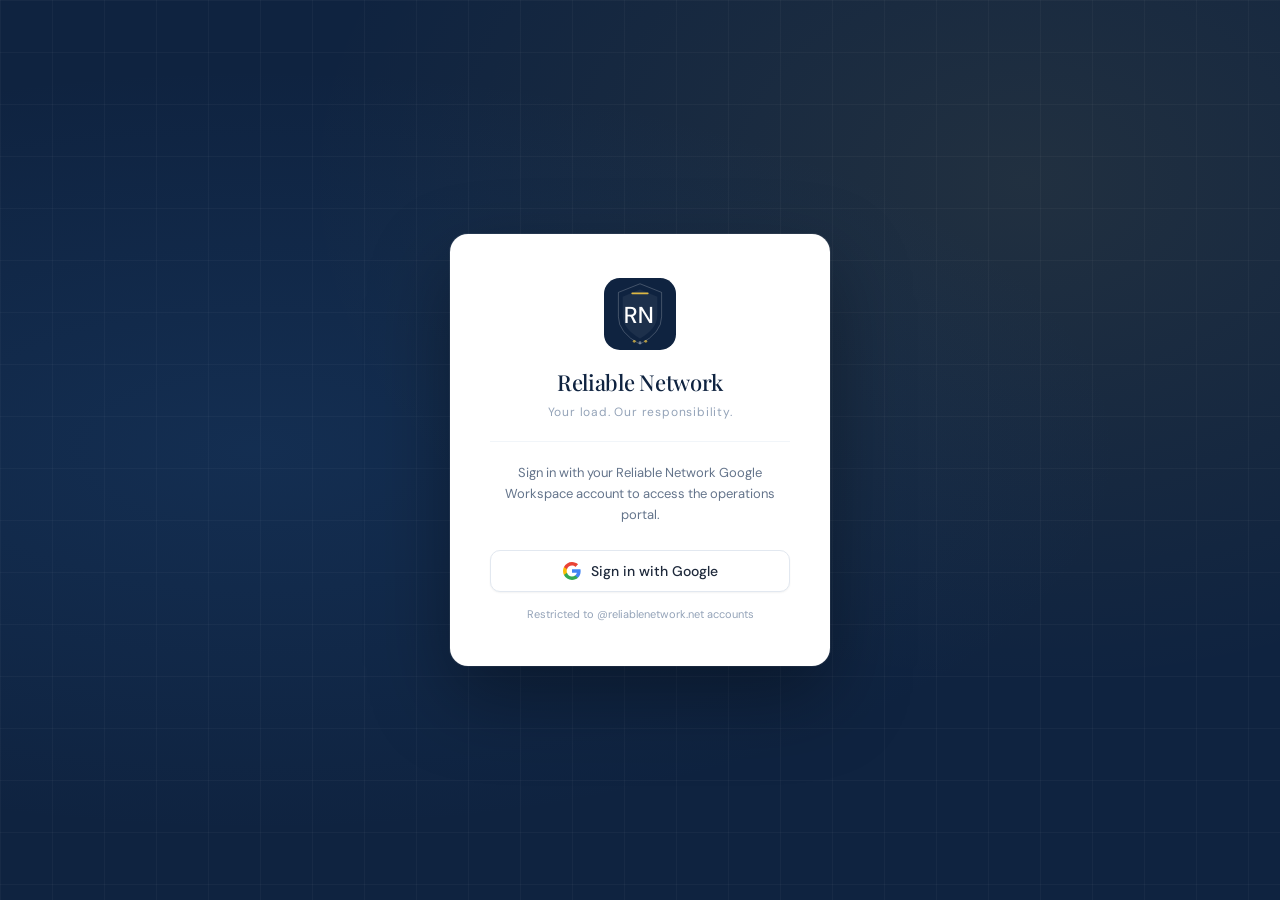
==== portal.html @ e69edfcc "Add files via upload" ====
<!DOCTYPE html>
<html lang="en">
<head>
  <meta charset="UTF-8">
  <meta name="viewport" content="width=device-width, initial-scale=1.0">
  <title>Reliable Network — Operations Portal</title>
  <link rel="preconnect" href="https://fonts.googleapis.com">
  <link href="https://fonts.googleapis.com/css2?family=Playfair+Display:wght@400;500;600&family=DM+Sans:ital,wght@0,300;0,400;0,500;0,600;1,400&family=DM+Mono:wght@400;500&display=swap" rel="stylesheet">
  <link rel="stylesheet" href="css/style.css">
</head>
<body>

<!-- LOGIN -->
<div id="loginScreen" class="login-screen">
  <div class="login-bg"></div>
  <div class="login-card">
    <div class="login-logo-wrap">
      <svg width="72" height="72" viewBox="0 0 100 100" fill="none">
        <rect width="100" height="100" rx="22" fill="#0f2340"/>
        <path d="M50 8 L80 20 L80 54 Q80 76 50 92 Q20 76 20 54 L20 20 Z" fill="none" stroke="white" stroke-width="1.2" opacity="0.25"/>
        <path d="M50 16 L74 26 L74 52 Q74 70 50 84 Q26 70 26 52 L26 26 Z" fill="white" opacity="0.06"/>
        <rect x="38" y="20" width="24" height="2.5" rx="1.25" fill="#f4c842" opacity="0.9"/>
        <text x="50" y="62" font-family="DM Sans,sans-serif" font-size="32" font-weight="500" fill="white" text-anchor="middle" letter-spacing="2">RN</text>
        <circle cx="42" cy="88" r="2" fill="#f4c842" opacity="0.7"/>
        <circle cx="50" cy="90" r="2" fill="white" opacity="0.4"/>
        <circle cx="58" cy="88" r="2" fill="#f4c842" opacity="0.7"/>
      </svg>
    </div>
    <h1 class="login-brand">Reliable Network</h1>
    <p class="login-tag">Your load. Our responsibility.</p>
    <div class="login-rule"></div>
    <p class="login-desc">Sign in with your Reliable Network Google Workspace account to access the operations portal.</p>
    <button class="google-btn" onclick="handleLogin()">
      <svg width="18" height="18" viewBox="0 0 18 18"><path fill="#4285F4" d="M17.64 9.2c0-.637-.057-1.251-.164-1.84H9v3.481h4.844c-.209 1.125-.843 2.078-1.796 2.717v2.258h2.908c1.702-1.567 2.684-3.874 2.684-6.615z"/><path fill="#34A853" d="M9 18c2.43 0 4.467-.806 5.956-2.184l-2.908-2.258c-.806.54-1.837.86-3.048.86-2.344 0-4.328-1.584-5.036-3.711H.957v2.332C2.438 15.983 5.482 18 9 18z"/><path fill="#FBBC05" d="M3.964 10.707c-.18-.54-.282-1.117-.282-1.707s.102-1.167.282-1.707V4.961H.957C.347 6.175 0 7.55 0 9s.348 2.825.957 4.039l3.007-2.332z"/><path fill="#EA4335" d="M9 3.58c1.321 0 2.508.454 3.44 1.345l2.582-2.58C13.463.891 11.426 0 9 0 5.482 0 2.438 2.017.957 4.961L3.964 7.293C4.672 5.166 6.656 3.58 9 3.58z"/></svg>
      Sign in with Google
    </button>
    <p class="login-note">Restricted to @reliablenetwork.net accounts</p>
  </div>
</div>

<!-- APP -->
<div id="app" class="app hidden">
  <aside class="sidebar">
    <div class="sidebar-header">
      <svg width="36" height="36" viewBox="0 0 100 100" fill="none">
        <rect width="100" height="100" rx="22" fill="white"/>
        <path d="M50 8 L80 20 L80 54 Q80 76 50 92 Q20 76 20 54 L20 20 Z" fill="none" stroke="#0f2340" stroke-width="1.5" opacity="0.2"/>
        <rect x="38" y="20" width="24" height="2.5" rx="1.25" fill="#f4c842" opacity="0.9"/>
        <text x="50" y="62" font-family="DM Sans,sans-serif" font-size="32" font-weight="500" fill="#0f2340" text-anchor="middle" letter-spacing="2">RN</text>
        <circle cx="42" cy="88" r="2" fill="#f4c842" opacity="0.8"/>
        <circle cx="50" cy="90" r="2" fill="#0f2340" opacity="0.3"/>
        <circle cx="58" cy="88" r="2" fill="#f4c842" opacity="0.8"/>
      </svg>
      <div>
        <div class="sb-name">Reliable Network</div>
        <div class="sb-sub">Operations Portal</div>
      </div>
    </div>

    <nav class="sb-nav">
      <div class="nav-grp">Main</div>
      <a class="nav-item active" data-page="dashboard" onclick="navigate('dashboard',this)"><svg width="15" height="15" viewBox="0 0 24 24" fill="none" stroke="currentColor" stroke-width="2"><rect x="3" y="3" width="7" height="7"/><rect x="14" y="3" width="7" height="7"/><rect x="14" y="14" width="7" height="7"/><rect x="3" y="14" width="7" height="7"/></svg>Dashboard</a>
      <a class="nav-item" data-page="newload" onclick="navigate('newload',this)"><svg width="15" height="15" viewBox="0 0 24 24" fill="none" stroke="currentColor" stroke-width="2"><circle cx="12" cy="12" r="10"/><line x1="12" y1="8" x2="12" y2="16"/><line x1="8" y1="12" x2="16" y2="12"/></svg>New Load</a>

      <div class="nav-grp">Manage</div>
      <a class="nav-item" data-page="loads" onclick="navigate('loads',this)"><svg width="15" height="15" viewBox="0 0 24 24" fill="none" stroke="currentColor" stroke-width="2"><path d="M14 2H6a2 2 0 0 0-2 2v16a2 2 0 0 0 2 2h12a2 2 0 0 0 2-2V8z"/><polyline points="14 2 14 8 20 8"/></svg>All Loads</a>
      <a class="nav-item" data-page="dispatch" onclick="navigate('dispatch',this)"><svg width="15" height="15" viewBox="0 0 24 24" fill="none" stroke="currentColor" stroke-width="2"><rect x="1" y="3" width="15" height="13"/><polygon points="16 8 20 8 23 11 23 16 16 16 16 8"/><circle cx="5.5" cy="18.5" r="2.5"/><circle cx="18.5" cy="18.5" r="2.5"/></svg>Dispatch Board</a>
      <a class="nav-item" data-page="drivers" onclick="navigate('drivers',this)"><svg width="15" height="15" viewBox="0 0 24 24" fill="none" stroke="currentColor" stroke-width="2"><path d="M17 21v-2a4 4 0 0 0-4-4H5a4 4 0 0 0-4 4v2"/><circle cx="9" cy="7" r="4"/><path d="M23 21v-2a4 4 0 0 0-3-3.87"/><path d="M16 3.13a4 4 0 0 1 0 7.75"/></svg>Drivers</a>
      <a class="nav-item" data-page="trucks" onclick="navigate('trucks',this)"><svg width="15" height="15" viewBox="0 0 24 24" fill="none" stroke="currentColor" stroke-width="2"><path d="M5 17H3a2 2 0 0 1-2-2V5a2 2 0 0 1 2-2h11a2 2 0 0 1 2 2v3"/><rect x="9" y="11" width="14" height="10" rx="2"/><circle cx="12" cy="21" r="1"/><circle cx="20" cy="21" r="1"/></svg>Trucks</a>

      <div class="nav-grp">Finance</div>
      <a class="nav-item" data-page="financials" onclick="navigate('financials',this)"><svg width="15" height="15" viewBox="0 0 24 24" fill="none" stroke="currentColor" stroke-width="2"><line x1="12" y1="1" x2="12" y2="23"/><path d="M17 5H9.5a3.5 3.5 0 0 0 0 7h5a3.5 3.5 0 0 1 0 7H6"/></svg>Financials</a>
      <a class="nav-item" data-page="compliance" onclick="navigate('compliance',this)"><svg width="15" height="15" viewBox="0 0 24 24" fill="none" stroke="currentColor" stroke-width="2"><path d="M22 11.08V12a10 10 0 1 1-5.93-9.14"/><polyline points="22 4 12 14.01 9 11.01"/></svg>Compliance</a>
    </nav>

    <div class="sb-footer">
      <div class="user-row">
        <div class="user-av">AD</div>
        <div>
          <div class="user-nm">Admin</div>
          <div class="user-em">admin@reliablenetwork.net</div>
        </div>
      </div>
      <button class="logout-btn" onclick="handleLogout()">Sign out</button>
    </div>
  </aside>

  <main class="main">
    <div class="topbar">
      <div>
        <div class="pg-title" id="pageTitle">Dashboard</div>
        <div class="pg-sub" id="pageSub">Welcome back — Reliable Network</div>
      </div>
      <div class="topbar-right">
        <div class="live-badge"><span class="live-dot"></span>Live</div>
        <div class="date-badge" id="currentDate"></div>
      </div>
    </div>

    <!-- DASHBOARD -->
    <div id="page-dashboard" class="page active">
      <div class="kpi-grid">
        <div class="kpi-card">
          <div class="kpi-top"><span class="kpi-label">Active drivers</span><div class="kpi-ico ico-navy"><svg width="14" height="14" viewBox="0 0 24 24" fill="none" stroke="currentColor" stroke-width="2"><path d="M17 21v-2a4 4 0 0 0-4-4H5a4 4 0 0 0-4 4v2"/><circle cx="9" cy="7" r="4"/></svg></div></div>
          <div class="kpi-val" id="kpi-drivers">5</div>
          <div class="kpi-hint">Under your authority</div>
        </div>
        <div class="kpi-card">
          <div class="kpi-top"><span class="kpi-label">Loads this month</span><div class="kpi-ico ico-blue"><svg width="14" height="14" viewBox="0 0 24 24" fill="none" stroke="currentColor" stroke-width="2"><path d="M14 2H6a2 2 0 0 0-2 2v16a2 2 0 0 0 2 2h12a2 2 0 0 0 2-2V8z"/></svg></div></div>
          <div class="kpi-val" id="kpi-loads">0</div>
          <div class="kpi-hint" id="kpi-month">This month</div>
        </div>
        <div class="kpi-card">
          <div class="kpi-top"><span class="kpi-label">Gross revenue</span><div class="kpi-ico ico-slate"><svg width="14" height="14" viewBox="0 0 24 24" fill="none" stroke="currentColor" stroke-width="2"><line x1="12" y1="1" x2="12" y2="23"/><path d="M17 5H9.5a3.5 3.5 0 0 0 0 7h5a3.5 3.5 0 0 1 0 7H6"/></svg></div></div>
          <div class="kpi-val" id="kpi-gross">$0</div>
          <div class="kpi-hint">This month</div>
        </div>
        <div class="kpi-card kpi-gold">
          <div class="kpi-top"><span class="kpi-label">Your net (9%)</span><div class="kpi-ico ico-gold"><svg width="14" height="14" viewBox="0 0 24 24" fill="none" stroke="currentColor" stroke-width="2"><polyline points="23 6 13.5 15.5 8.5 10.5 1 18"/><polyline points="17 6 23 6 23 12"/></svg></div></div>
          <div class="kpi-val kpi-green" id="kpi-net">$0</div>
          <div class="kpi-hint">After 3% factoring</div>
        </div>
      </div>

      <div class="two-col">
        <div class="card">
          <div class="card-head">
            <span class="card-title">Recent loads</span>
            <button class="text-btn" onclick="navigate('loads',document.querySelector('[data-page=loads]'))">View all →</button>
          </div>
          <div id="recentLoadsList"></div>
        </div>
        <div class="card">
          <div class="card-head"><span class="card-title">Commission structure</span></div>
          <div class="comm-body">
            <div class="comm-row"><span>Driver pays you</span><span class="c-navy fw">12%</span></div>
            <div class="comm-row"><span>Factoring fee</span><span class="c-amber fw">— 3%</span></div>
            <div class="comm-sep"></div>
            <div class="comm-row"><span class="fw" style="color:var(--navy)">Your net margin</span><span class="c-green fw">9%</span></div>
            <div class="comm-example">
              <div class="ex-head">Example — $5,000 load</div>
              <div class="ex-row"><span>You collect (12%)</span><span>$600</span></div>
              <div class="ex-row"><span>Factoring (3%)</span><span class="c-amber">— $150</span></div>
              <div class="ex-row ex-net"><span>You keep (9%)</span><span>$450</span></div>
            </div>
          </div>
        </div>
      </div>
    </div>

    <!-- NEW LOAD -->
    <div id="page-newload" class="page">

      <!-- PDF DROP ZONE -->
      <div class="drop-zone" id="dropZone" ondragover="dzDragOver(event)" ondragleave="dzDragLeave(event)" ondrop="dzDrop(event)" onclick="document.getElementById('pdfFileInput').click()">
        <input type="file" id="pdfFileInput" accept=".pdf" style="display:none" onchange="dzHandleFile(this.files[0])">
        <div id="dzDefault">
          <div class="dz-icon">
            <svg width="26" height="26" viewBox="0 0 24 24" fill="none" stroke="white" stroke-width="1.8"><path d="M14 2H6a2 2 0 0 0-2 2v16a2 2 0 0 0 2 2h12a2 2 0 0 0 2-2V8z"/><polyline points="14 2 14 8 20 8"/><line x1="12" y1="18" x2="12" y2="12"/><line x1="9" y1="15" x2="12" y2="12"/><line x1="15" y1="15" x2="12" y2="12"/></svg>
          </div>
          <div class="dz-title">Drop your rate confirmation PDF here</div>
          <div class="dz-sub">AI reads the document and fills the form automatically — no typing needed</div>
          <div class="dz-hint">PDF files only &nbsp;·&nbsp; Rate confirmations &nbsp;·&nbsp; Broker load sheets</div>
        </div>
        <div class="dz-processing" id="dzProcessing" style="display:none">
          <div class="dz-spinner"></div>
          <div class="dz-proc-text" id="dzProcText">Reading PDF...</div>
          <div class="dz-proc-sub" id="dzProcSub">Extracting load details</div>
        </div>
        <div class="dz-success" id="dzSuccess" style="display:none">
          <div class="dz-success-icon"><svg width="22" height="22" viewBox="0 0 24 24" fill="none" stroke="#16a34a" stroke-width="2.5"><polyline points="20 6 9 17 4 12"/></svg></div>
          <div class="dz-success-text">PDF parsed — form filled automatically</div>
          <div class="dz-success-sub">Review the fields below and save</div>
        </div>
      </div>

      <div class="card">
        <div class="card-head">
          <span class="card-title">Log new load</span>
          <span class="badge badge-blue">Commissions auto-calculated</span>
        </div>
        <div class="form-body">
          <div class="form-grid">
            <div class="fg"><label class="fl">Load ID</label><input class="fi" id="f-loadId" placeholder="LD-001"></div>
            <div class="fg"><label class="fl">Date</label><input class="fi" id="f-date" type="date"></div>
            <div class="fg"><label class="fl">Driver</label><select class="fi" id="f-driver"><option value="">Select driver...</option></select></div>
            <div class="fg"><label class="fl">Truck</label><select class="fi" id="f-truck"><option value="">Select truck...</option></select></div>
            <div class="fg"><label class="fl">Origin city</label><input class="fi" id="f-origin" placeholder="Tampa, FL"></div>
            <div class="fg"><label class="fl">Destination city</label><input class="fi" id="f-dest" placeholder="Atlanta, GA"></div>
            <div class="fg"><label class="fl">Broker name</label><input class="fi" id="f-broker" placeholder="e.g. Total Express"></div>
            <div class="fg"><label class="fl">Broker load #</label><input class="fi" id="f-brokerLoad" placeholder="e.g. TE-88821"></div>
            <div class="fg"><label class="fl">Gross rate ($)</label><input class="fi" id="f-gross" type="number" placeholder="0.00" oninput="calcLoad()"></div>
            <div class="fg"><label class="fl">Payment status</label><select class="fi" id="f-status"><option>Pending</option><option>Paid</option><option>In Transit</option></select></div>
          </div>
          <div class="calc-panel">
            <div class="calc-label">Live commission breakdown</div>
            <div class="calc-grid">
              <div class="calc-box"><div class="cb-label">Gross rate</div><div class="cb-val" id="c-gross">$0.00</div></div>
              <div class="calc-box cb-blue"><div class="cb-label">Your 12%</div><div class="cb-val c-navy" id="c-12">$0.00</div></div>
              <div class="calc-box cb-amber"><div class="cb-label">Factoring 3%</div><div class="cb-val c-amber" id="c-3">$0.00</div></div>
              <div class="calc-box cb-green"><div class="cb-label">Your net 9%</div><div class="cb-val c-green" id="c-9">$0.00</div></div>
            </div>
          </div>
          <div class="fg full" style="margin-top:16px"><label class="fl">Notes</label><textarea class="fi" id="f-notes" rows="2" placeholder="Any additional notes..."></textarea></div>
          <div class="form-actions">
            <button class="btn btn-ghost" onclick="clearForm()">Clear</button>
            <button class="btn btn-primary" onclick="saveLoad()">Save load</button>
          </div>
        </div>
      </div>
    </div>

    <!-- ALL LOADS -->
    <div id="page-loads" class="page">
      <div class="card">
        <div class="card-head">
          <span class="card-title">All loads</span>
          <div class="filters">
            <select class="filter-sel" id="filterDriver" onchange="renderLoads()"><option value="">All drivers</option></select>
            <select class="filter-sel" id="filterStatus" onchange="renderLoads()"><option value="">All statuses</option><option>Pending</option><option>Paid</option><option>In Transit</option></select>
          </div>
        </div>
        <div class="tbl-wrap">
          <table class="tbl">
            <thead><tr><th>Load ID</th><th>Date</th><th>Driver</th><th>Route</th><th>Broker</th><th>Gross</th><th>12%</th><th>3%</th><th>Net 9%</th><th>Status</th></tr></thead>
            <tbody id="loadsBody"></tbody>
          </table>
        </div>
        <div class="tbl-foot" id="loadsSummary"></div>
      </div>
    </div>

    <!-- DISPATCH -->
    <div id="page-dispatch" class="page">
      <div class="dispatch-grid" id="dispatchGrid"></div>
    </div>

    <!-- DRIVERS -->
    <div id="page-drivers" class="page">
      <div class="card">
        <div class="card-head"><span class="card-title">Driver registry</span><button class="btn btn-primary btn-sm" onclick="showAddDriver()">+ Add driver</button></div>
        <div class="tbl-wrap">
          <table class="tbl">
            <thead><tr><th>ID</th><th>Name</th><th>Phone</th><th>Status</th><th>CDL Expiry</th><th>Truck</th></tr></thead>
            <tbody id="driversBody"></tbody>
          </table>
        </div>
      </div>
      <div id="addDriverForm" class="card" style="display:none;margin-top:16px">
        <div class="card-head"><span class="card-title">Add new driver</span></div>
        <div class="form-body">
          <div class="form-grid">
            <div class="fg"><label class="fl">Full name</label><input class="fi" id="d-name" placeholder="John Martinez"></div>
            <div class="fg"><label class="fl">Phone</label><input class="fi" id="d-phone" placeholder="813-555-0101"></div>
            <div class="fg"><label class="fl">Email</label><input class="fi" id="d-email" placeholder="john@email.com"></div>
            <div class="fg"><label class="fl">CDL Number</label><input class="fi" id="d-cdl" placeholder="CDL123456"></div>
            <div class="fg"><label class="fl">CDL Expiry</label><input class="fi" type="date" id="d-cdlExp"></div>
            <div class="fg"><label class="fl">Truck assigned</label><input class="fi" id="d-truck" placeholder="TRK-001"></div>
          </div>
          <div class="form-actions">
            <button class="btn btn-ghost" onclick="document.getElementById('addDriverForm').style.display='none'">Cancel</button>
            <button class="btn btn-primary" onclick="saveDriver()">Save driver</button>
          </div>
        </div>
      </div>
    </div>

    <!-- TRUCKS -->
    <div id="page-trucks" class="page">
      <div class="card">
        <div class="card-head"><span class="card-title">Truck registry</span><button class="btn btn-primary btn-sm" onclick="showAddTruck()">+ Add truck</button></div>
        <div class="tbl-wrap">
          <table class="tbl">
            <thead><tr><th>ID</th><th>Year</th><th>Make/Model</th><th>VIN</th><th>Status</th><th>Next Inspection</th><th>Insurance Exp.</th></tr></thead>
            <tbody id="trucksBody"></tbody>
          </table>
        </div>
      </div>
      <div id="addTruckForm" class="card" style="display:none;margin-top:16px">
        <div class="card-head"><span class="card-title">Add new truck</span></div>
        <div class="form-body">
          <div class="form-grid">
            <div class="fg"><label class="fl">Truck ID</label><input class="fi" id="t-id" placeholder="TRK-003"></div>
            <div class="fg"><label class="fl">Year</label><input class="fi" id="t-year" placeholder="2020"></div>
            <div class="fg"><label class="fl">Make</label><input class="fi" id="t-make" placeholder="Freightliner"></div>
            <div class="fg"><label class="fl">Model</label><input class="fi" id="t-model" placeholder="Cascadia"></div>
            <div class="fg"><label class="fl">VIN</label><input class="fi" id="t-vin" placeholder="1FUJGEDV8CLBP8765"></div>
            <div class="fg"><label class="fl">License Plate</label><input class="fi" id="t-plate" placeholder="ABC1234"></div>
            <div class="fg"><label class="fl">Next Inspection</label><input class="fi" type="date" id="t-inspect"></div>
            <div class="fg"><label class="fl">Insurance Expiry</label><input class="fi" type="date" id="t-ins"></div>
          </div>
          <div class="form-actions">
            <button class="btn btn-ghost" onclick="document.getElementById('addTruckForm').style.display='none'">Cancel</button>
            <button class="btn btn-primary" onclick="saveTruck()">Save truck</button>
          </div>
        </div>
      </div>
    </div>

    <!-- FINANCIALS -->
    <div id="page-financials" class="page">
      <div class="kpi-grid">
        <div class="kpi-card"><div class="kpi-top"><span class="kpi-label">Total gross (all time)</span></div><div class="kpi-val" id="fin-gross">$0</div></div>
        <div class="kpi-card"><div class="kpi-top"><span class="kpi-label">Collected (12%)</span></div><div class="kpi-val c-navy" id="fin-12">$0</div></div>
        <div class="kpi-card"><div class="kpi-top"><span class="kpi-label">Factoring (3%)</span></div><div class="kpi-val c-amber" id="fin-3">$0</div></div>
        <div class="kpi-card kpi-gold"><div class="kpi-top"><span class="kpi-label">Your net (9%)</span></div><div class="kpi-val kpi-green" id="fin-9">$0</div></div>
      </div>
      <div class="card">
        <div class="card-head"><span class="card-title">Monthly summary — 2025</span></div>
        <div class="tbl-wrap">
          <table class="tbl">
            <thead><tr><th>Month</th><th>Loads</th><th>Gross</th><th>Your 12%</th><th>Factoring 3%</th><th>Your Net 9%</th></tr></thead>
            <tbody id="monthlyBody"></tbody>
          </table>
        </div>
      </div>
    </div>

    <!-- COMPLIANCE -->
    <div id="page-compliance" class="page">
      <div class="card">
        <div class="card-head">
          <span class="card-title">Compliance tracker</span>
          <span class="badge badge-amber">Expiring within 30 days flagged automatically</span>
        </div>
        <div id="complianceList"></div>
      </div>
    </div>

  </main>
</div>

<script src="js/data.js"></script>
<script src="js/app.js"></script>
</body>
</html>
---- css/style.css ----
/* ── Reset ── */
*, *::before, *::after { box-sizing: border-box; margin: 0; padding: 0; }

/* ── Variables ── */
:root {
  --navy: #0f2340;
  --navy-mid: #1a3560;
  --navy-light: #254880;
  --blue: #2e6db4;
  --blue-light: #dbeafe;
  --green: #16a34a;
  --green-light: #dcfce7;
  --amber: #b45309;
  --amber-light: #fef3c7;
  --gold: #f4c842;
  --red: #dc2626;
  --red-light: #fee2e2;
  --gray-50: #f8fafc;
  --gray-100: #f1f5f9;
  --gray-200: #e2e8f0;
  --gray-300: #cbd5e1;
  --gray-400: #94a3b8;
  --gray-500: #64748b;
  --gray-600: #475569;
  --gray-700: #334155;
  --gray-800: #1e293b;
  --white: #ffffff;
  --font: 'DM Sans', sans-serif;
  --font-display: 'Playfair Display', serif;
  --mono: 'DM Mono', monospace;
  --radius: 10px;
  --radius-lg: 14px;
  --radius-xl: 18px;
  --shadow-sm: 0 1px 2px rgba(0,0,0,0.05);
  --shadow: 0 1px 3px rgba(0,0,0,0.08), 0 1px 2px rgba(0,0,0,0.04);
  --shadow-md: 0 4px 12px rgba(0,0,0,0.08);
  --shadow-lg: 0 8px 24px rgba(0,0,0,0.12);
}

html, body {
  height: 100%;
  font-family: var(--font);
  background: var(--gray-50);
  color: var(--gray-800);
  font-size: 14px;
  line-height: 1.5;
  -webkit-font-smoothing: antialiased;
}

/* ── Login ── */
.login-screen {
  position: fixed;
  inset: 0;
  display: flex;
  align-items: center;
  justify-content: center;
  background: var(--navy);
  z-index: 100;
}

.login-bg {
  position: absolute;
  inset: 0;
  background-image:
    radial-gradient(ellipse at 20% 50%, rgba(46,109,180,0.15) 0%, transparent 60%),
    radial-gradient(ellipse at 80% 20%, rgba(244,200,66,0.08) 0%, transparent 50%),
    linear-gradient(rgba(255,255,255,0.03) 1px, transparent 1px),
    linear-gradient(90deg, rgba(255,255,255,0.03) 1px, transparent 1px);
  background-size: 100% 100%, 100% 100%, 52px 52px, 52px 52px;
}

.login-card {
  position: relative;
  background: var(--white);
  border-radius: var(--radius-xl);
  padding: 44px 40px;
  width: 380px;
  text-align: center;
  box-shadow: 0 32px 80px rgba(0,0,0,0.35), 0 0 0 1px rgba(255,255,255,0.08);
  animation: loginFade 0.5s ease;
}

@keyframes loginFade {
  from { opacity: 0; transform: translateY(16px); }
  to { opacity: 1; transform: translateY(0); }
}

.login-logo-wrap {
  display: flex;
  justify-content: center;
  margin-bottom: 16px;
}

.login-brand {
  font-family: var(--font-display);
  font-size: 22px;
  font-weight: 500;
  color: var(--navy);
  margin-bottom: 4px;
  letter-spacing: -0.3px;
}

.login-tag {
  font-size: 12px;
  color: var(--gray-400);
  letter-spacing: 0.8px;
  margin-bottom: 20px;
}

.login-rule {
  height: 1px;
  background: var(--gray-100);
  margin-bottom: 20px;
}

.login-desc {
  font-size: 13px;
  color: var(--gray-500);
  line-height: 1.65;
  margin-bottom: 24px;
}

.google-btn {
  display: flex;
  align-items: center;
  justify-content: center;
  gap: 10px;
  width: 100%;
  padding: 11px 20px;
  border: 1px solid var(--gray-200);
  border-radius: var(--radius);
  background: var(--white);
  font-family: var(--font);
  font-size: 14px;
  font-weight: 500;
  color: var(--gray-800);
  cursor: pointer;
  transition: all 0.15s;
  box-shadow: var(--shadow-sm);
}
.google-btn:hover {
  background: var(--gray-50);
  box-shadow: var(--shadow);
  border-color: var(--gray-300);
}

.login-note {
  font-size: 11px;
  color: var(--gray-400);
  margin-top: 14px;
}

/* ── App Shell ── */
.hidden { display: none !important; }

.app {
  display: flex;
  height: 100vh;
  overflow: hidden;
}

/* ── Sidebar ── */
.sidebar {
  width: 224px;
  background: var(--navy);
  display: flex;
  flex-direction: column;
  flex-shrink: 0;
  position: relative;
}

.sidebar::after {
  content: '';
  position: absolute;
  top: 0;
  right: 0;
  width: 1px;
  height: 100%;
  background: rgba(255,255,255,0.06);
}

.sidebar-header {
  display: flex;
  align-items: center;
  gap: 10px;
  padding: 20px 16px;
  border-bottom: 1px solid rgba(255,255,255,0.07);
}

.sb-name {
  font-size: 13px;
  font-weight: 600;
  color: var(--white);
  display: block;
  letter-spacing: -0.2px;
}

.sb-sub {
  font-size: 11px;
  color: rgba(255,255,255,0.35);
  display: block;
  margin-top: 1px;
}

.sb-nav {
  flex: 1;
  padding: 10px 8px;
  overflow-y: auto;
}

.nav-grp {
  font-size: 10px;
  font-weight: 600;
  text-transform: uppercase;
  letter-spacing: 1.1px;
  color: rgba(255,255,255,0.28);
  padding: 12px 8px 5px;
}

.nav-item {
  display: flex;
  align-items: center;
  gap: 9px;
  padding: 8px 10px;
  border-radius: 8px;
  color: rgba(255,255,255,0.55);
  font-size: 13px;
  font-weight: 400;
  cursor: pointer;
  text-decoration: none;
  transition: all 0.14s;
  margin-bottom: 1px;
}

.nav-item:hover {
  background: rgba(255,255,255,0.07);
  color: rgba(255,255,255,0.9);
}

.nav-item.active {
  background: rgba(255,255,255,0.11);
  color: var(--white);
  font-weight: 500;
}

.nav-item svg { flex-shrink: 0; opacity: 0.75; }
.nav-item.active svg { opacity: 1; }

/* ── Sidebar footer ── */
.sb-footer {
  padding: 12px;
  border-top: 1px solid rgba(255,255,255,0.07);
}

.user-row {
  display: flex;
  align-items: center;
  gap: 9px;
  padding: 8px;
  border-radius: 8px;
  margin-bottom: 8px;
}

.user-av {
  width: 30px;
  height: 30px;
  border-radius: 50%;
  background: var(--navy-light);
  border: 1px solid rgba(255,255,255,0.15);
  display: flex;
  align-items: center;
  justify-content: center;
  font-size: 11px;
  font-weight: 600;
  color: var(--white);
  flex-shrink: 0;
}

.user-nm {
  font-size: 12px;
  font-weight: 500;
  color: var(--white);
}

.user-em {
  font-size: 10px;
  color: rgba(255,255,255,0.35);
  white-space: nowrap;
  overflow: hidden;
  text-overflow: ellipsis;
  max-width: 130px;
}

.logout-btn {
  width: 100%;
  padding: 7px;
  border-radius: 7px;
  border: 1px solid rgba(255,255,255,0.12);
  background: transparent;
  color: rgba(255,255,255,0.4);
  font-family: var(--font);
  font-size: 12px;
  cursor: pointer;
  transition: all 0.14s;
}

.logout-btn:hover {
  background: rgba(255,255,255,0.07);
  color: rgba(255,255,255,0.8);
}

/* ── Main ── */
.main {
  flex: 1;
  display: flex;
  flex-direction: column;
  overflow: hidden;
  background: var(--gray-50);
}

/* ── Topbar ── */
.topbar {
  height: 58px;
  background: var(--white);
  border-bottom: 1px solid var(--gray-200);
  display: flex;
  align-items: center;
  justify-content: space-between;
  padding: 0 24px;
  flex-shrink: 0;
  box-shadow: var(--shadow-sm);
}

.pg-title {
  font-size: 15px;
  font-weight: 600;
  color: var(--navy);
  letter-spacing: -0.2px;
}

.pg-sub {
  font-size: 11px;
  color: var(--gray-400);
  margin-top: 1px;
}

.topbar-right {
  display: flex;
  align-items: center;
  gap: 12px;
}

.live-badge {
  display: flex;
  align-items: center;
  gap: 6px;
  font-size: 12px;
  font-weight: 500;
  color: var(--green);
  background: var(--green-light);
  padding: 4px 10px;
  border-radius: 20px;
}

.live-dot {
  width: 6px;
  height: 6px;
  border-radius: 50%;
  background: var(--green);
  animation: pulse 2s infinite;
}

@keyframes pulse {
  0%, 100% { opacity: 1; }
  50% { opacity: 0.4; }
}

.date-badge {
  font-size: 12px;
  color: var(--gray-500);
  font-family: var(--mono);
  background: var(--gray-100);
  padding: 4px 10px;
  border-radius: 6px;
}

/* ── Pages ── */
.page { display: none; flex: 1; overflow-y: auto; padding: 22px 24px; }
.page.active { display: block; }

/* ── KPI Grid ── */
.kpi-grid {
  display: grid;
  grid-template-columns: repeat(4, 1fr);
  gap: 14px;
  margin-bottom: 20px;
}

.kpi-card {
  background: var(--white);
  border: 1px solid var(--gray-200);
  border-radius: var(--radius-lg);
  padding: 18px 20px;
  transition: box-shadow 0.15s;
}

.kpi-card:hover { box-shadow: var(--shadow-md); }

.kpi-gold {
  background: linear-gradient(135deg, var(--navy) 0%, var(--navy-mid) 100%);
  border-color: var(--navy);
}

.kpi-top {
  display: flex;
  align-items: center;
  justify-content: space-between;
  margin-bottom: 10px;
}

.kpi-label {
  font-size: 12px;
  color: var(--gray-500);
  font-weight: 500;
}

.kpi-gold .kpi-label { color: rgba(255,255,255,0.6); }

.kpi-ico {
  width: 28px;
  height: 28px;
  border-radius: 7px;
  display: flex;
  align-items: center;
  justify-content: center;
}

.ico-navy { background: rgba(15,35,64,0.08); color: var(--navy); }
.ico-blue { background: var(--blue-light); color: var(--blue); }
.ico-slate { background: var(--gray-100); color: var(--gray-600); }
.ico-gold { background: rgba(244,200,66,0.2); color: var(--gold); }

.kpi-val {
  font-size: 26px;
  font-weight: 600;
  color: var(--gray-800);
  letter-spacing: -0.5px;
  line-height: 1;
  margin-bottom: 6px;
}

.kpi-green { color: #4ade80; }
.kpi-hint {
  font-size: 11px;
  color: var(--gray-400);
}
.kpi-gold .kpi-hint { color: rgba(255,255,255,0.4); }

/* ── Two col ── */
.two-col {
  display: grid;
  grid-template-columns: 1fr 1fr;
  gap: 14px;
}

/* ── Cards ── */
.card {
  background: var(--white);
  border: 1px solid var(--gray-200);
  border-radius: var(--radius-lg);
  overflow: hidden;
  margin-bottom: 16px;
}

.card-head {
  display: flex;
  align-items: center;
  justify-content: space-between;
  padding: 16px 20px;
  border-bottom: 1px solid var(--gray-100);
}

.card-title {
  font-size: 14px;
  font-weight: 600;
  color: var(--navy);
  letter-spacing: -0.2px;
}

.text-btn {
  background: none;
  border: none;
  font-family: var(--font);
  font-size: 12px;
  color: var(--blue);
  cursor: pointer;
  font-weight: 500;
  padding: 0;
}
.text-btn:hover { text-decoration: underline; }

/* ── Badges ── */
.badge {
  display: inline-block;
  font-size: 11px;
  font-weight: 500;
  padding: 3px 9px;
  border-radius: 20px;
}
.badge-blue { background: var(--blue-light); color: var(--blue); }
.badge-amber { background: var(--amber-light); color: var(--amber); }
.badge-green { background: var(--green-light); color: var(--green); }
.badge-red { background: var(--red-light); color: var(--red); }

/* ── Commission panel ── */
.comm-body { padding: 16px 20px; }
.comm-row {
  display: flex;
  justify-content: space-between;
  align-items: center;
  padding: 8px 0;
  font-size: 14px;
  color: var(--gray-600);
}
.comm-sep { height: 1px; background: var(--gray-100); margin: 4px 0; }
.fw { font-weight: 600; }
.c-navy { color: var(--navy); }
.c-blue { color: var(--blue); }
.c-green { color: var(--green); }
.c-amber { color: var(--amber); }

.comm-example {
  background: var(--gray-50);
  border-radius: var(--radius);
  padding: 14px;
  margin-top: 14px;
}
.ex-head {
  font-size: 11px;
  font-weight: 600;
  text-transform: uppercase;
  letter-spacing: 0.6px;
  color: var(--gray-400);
  margin-bottom: 10px;
}
.ex-row {
  display: flex;
  justify-content: space-between;
  font-size: 13px;
  color: var(--gray-600);
  padding: 3px 0;
}
.ex-net {
  color: var(--green);
  font-weight: 600;
  border-top: 1px solid var(--gray-200);
  margin-top: 6px;
  padding-top: 8px;
}

/* ── Recent loads ── */
.load-mini {
  display: flex;
  align-items: center;
  justify-content: space-between;
  padding: 11px 20px;
  border-bottom: 1px solid var(--gray-100);
  transition: background 0.12s;
}
.load-mini:last-child { border-bottom: none; }
.load-mini:hover { background: var(--gray-50); }
.lm-id { font-family: var(--mono); font-size: 11px; color: var(--gray-400); width: 54px; }
.lm-route { font-size: 13px; font-weight: 500; color: var(--gray-800); flex: 1; padding: 0 12px; }
.lm-driver { font-size: 12px; color: var(--gray-400); width: 110px; }
.lm-net { font-size: 13px; font-weight: 600; color: var(--green); font-family: var(--mono); width: 70px; text-align: right; }

/* ── Status pills ── */
.pill {
  display: inline-block;
  font-size: 11px;
  font-weight: 500;
  padding: 3px 9px;
  border-radius: 20px;
}
.pill-paid { background: var(--green-light); color: var(--green); }
.pill-pending { background: var(--amber-light); color: var(--amber); }
.pill-transit { background: var(--blue-light); color: var(--blue); }
.pill-active { background: var(--green-light); color: var(--green); }
.pill-expired { background: var(--red-light); color: var(--red); }
.pill-warning { background: var(--amber-light); color: var(--amber); }

/* ── Forms ── */
.form-body { padding: 20px; }
.form-grid {
  display: grid;
  grid-template-columns: 1fr 1fr;
  gap: 14px;
}
.fg { display: flex; flex-direction: column; gap: 5px; }
.fg.full { grid-column: 1 / -1; }
.fl {
  font-size: 12px;
  font-weight: 500;
  color: var(--gray-600);
  letter-spacing: 0.1px;
}
.fi {
  padding: 8px 12px;
  border: 1px solid var(--gray-200);
  border-radius: var(--radius);
  font-family: var(--font);
  font-size: 13px;
  color: var(--gray-800);
  background: var(--white);
  transition: border-color 0.15s, box-shadow 0.15s;
  width: 100%;
}
.fi:focus {
  outline: none;
  border-color: var(--navy);
  box-shadow: 0 0 0 3px rgba(15,35,64,0.08);
}
textarea.fi { resize: vertical; }

/* ── Calc panel ── */
.calc-panel {
  background: var(--gray-50);
  border: 1px solid var(--gray-200);
  border-radius: var(--radius);
  padding: 16px;
  margin-top: 16px;
}
.calc-label {
  font-size: 11px;
  font-weight: 600;
  text-transform: uppercase;
  letter-spacing: 0.8px;
  color: var(--gray-400);
  margin-bottom: 12px;
}
.calc-grid {
  display: grid;
  grid-template-columns: repeat(4, 1fr);
  gap: 10px;
}
.calc-box {
  background: var(--white);
  border: 1px solid var(--gray-200);
  border-radius: var(--radius);
  padding: 12px;
  text-align: center;
}
.cb-blue { border-color: #bfdbfe; background: #eff6ff; }
.cb-amber { border-color: #fde68a; background: #fffbeb; }
.cb-green { border-color: #bbf7d0; background: #f0fdf4; }
.cb-label { font-size: 11px; color: var(--gray-400); margin-bottom: 5px; }
.cb-val {
  font-size: 18px;
  font-weight: 600;
  font-family: var(--mono);
  color: var(--gray-800);
}

/* ── Form actions ── */
.form-actions {
  display: flex;
  justify-content: flex-end;
  gap: 10px;
  margin-top: 20px;
  padding-top: 16px;
  border-top: 1px solid var(--gray-100);
}

/* ── Buttons ── */
.btn {
  padding: 8px 18px;
  border-radius: var(--radius);
  font-family: var(--font);
  font-size: 13px;
  font-weight: 500;
  cursor: pointer;
  transition: all 0.14s;
  border: 1px solid var(--gray-200);
  background: var(--white);
  color: var(--gray-700);
}
.btn:hover { background: var(--gray-50); }
.btn-primary {
  background: var(--navy);
  color: var(--white);
  border-color: var(--navy);
}
.btn-primary:hover { background: var(--navy-mid); }
.btn-ghost {
  background: transparent;
  color: var(--gray-500);
  border-color: transparent;
}
.btn-ghost:hover { background: var(--gray-100); }
.btn-sm { padding: 6px 12px; font-size: 12px; }

/* ── Tables ── */
.tbl-wrap { overflow-x: auto; }
.tbl {
  width: 100%;
  border-collapse: collapse;
  font-size: 13px;
}
.tbl th {
  text-align: left;
  padding: 10px 16px;
  font-size: 11px;
  font-weight: 600;
  color: var(--gray-400);
  text-transform: uppercase;
  letter-spacing: 0.5px;
  border-bottom: 1px solid var(--gray-200);
  background: var(--gray-50);
  white-space: nowrap;
}
.tbl td {
  padding: 11px 16px;
  border-bottom: 1px solid var(--gray-100);
  color: var(--gray-800);
  white-space: nowrap;
}
.tbl tr:last-child td { border-bottom: none; }
.tbl tbody tr:hover td { background: var(--gray-50); }
.tbl-foot {
  padding: 10px 16px;
  font-size: 12px;
  color: var(--gray-400);
  border-top: 1px solid var(--gray-100);
  background: var(--gray-50);
}
.mono { font-family: var(--mono); }
.net-col { color: var(--green); font-weight: 600; font-family: var(--mono); }

/* ── Filters ── */
.filters { display: flex; gap: 8px; }
.filter-sel {
  padding: 6px 10px;
  border: 1px solid var(--gray-200);
  border-radius: var(--radius);
  font-family: var(--font);
  font-size: 12px;
  color: var(--gray-600);
  background: var(--white);
  cursor: pointer;
}

/* ── Dispatch ── */
.dispatch-grid {
  display: grid;
  grid-template-columns: repeat(3, 1fr);
  gap: 14px;
}

.dispatch-card {
  background: var(--white);
  border: 1px solid var(--gray-200);
  border-radius: var(--radius-lg);
  padding: 20px;
  transition: box-shadow 0.15s;
}
.dispatch-card:hover { box-shadow: var(--shadow-md); }
.dispatch-card.available { border-color: #86efac; }

.dc-avatar {
  width: 44px;
  height: 44px;
  border-radius: 50%;
  background: var(--blue-light);
  display: flex;
  align-items: center;
  justify-content: center;
  font-weight: 600;
  font-size: 14px;
  color: var(--blue);
  margin-bottom: 12px;
  border: 2px solid var(--white);
  box-shadow: var(--shadow);
}

.dc-name { font-size: 14px; font-weight: 600; color: var(--navy); margin-bottom: 2px; }
.dc-truck { font-size: 12px; color: var(--gray-400); margin-bottom: 10px; }
.dc-detail { font-size: 12px; color: var(--gray-500); padding: 3px 0; }
.dc-detail span { font-weight: 500; color: var(--gray-800); }

.progress-bar { height: 4px; background: var(--gray-100); border-radius: 2px; margin-top: 10px; }
.progress-fill { height: 4px; border-radius: 2px; background: linear-gradient(90deg, var(--navy), var(--blue)); }
.dc-eta { font-size: 11px; color: var(--gray-400); margin-top: 5px; }

/* ── Compliance ── */
.comp-item {
  display: flex;
  align-items: center;
  justify-content: space-between;
  padding: 13px 20px;
  border-bottom: 1px solid var(--gray-100);
  transition: background 0.12s;
}
.comp-item:last-child { border-bottom: none; }
.comp-item:hover { background: var(--gray-50); }
.comp-left {}
.comp-name { font-size: 13px; font-weight: 500; color: var(--gray-800); margin-bottom: 2px; }
.comp-doc { font-size: 12px; color: var(--gray-400); }
.comp-right { display: flex; align-items: center; gap: 14px; }
.comp-date { font-size: 12px; font-family: var(--mono); color: var(--gray-500); }

/* ── PDF Drop Zone ── */
.drop-zone {
  border: 2px dashed var(--gray-300);
  border-radius: var(--radius-lg);
  padding: 36px 24px;
  text-align: center;
  background: var(--white);
  cursor: pointer;
  transition: all 0.2s;
  margin-bottom: 16px;
  position: relative;
  overflow: hidden;
}
.drop-zone:hover { border-color: var(--navy); background: #f8fafc; }
.drop-zone.dz-over { border-color: var(--navy); background: #eef4fb; transform: scale(1.01); box-shadow: 0 8px 32px rgba(15,35,64,0.1); }
.drop-zone.dz-busy { border-color: #f4c842; background: #fffbeb; cursor: default; }
.drop-zone.dz-done { border-color: var(--green); background: var(--green-light); cursor: default; }

.dz-icon { width: 52px; height: 52px; background: var(--navy); border-radius: 13px; display: flex; align-items: center; justify-content: center; margin: 0 auto 14px; transition: transform 0.2s; }
.drop-zone:hover .dz-icon { transform: translateY(-3px); }
.drop-zone.dz-over .dz-icon { transform: scale(1.15) rotate(-5deg); }
.dz-title { font-size: 15px; font-weight: 600; color: var(--navy); margin-bottom: 6px; }
.dz-sub { font-size: 13px; color: var(--gray-500); margin-bottom: 12px; }
.dz-hint { display: inline-block; font-size: 12px; font-weight: 500; color: var(--gray-400); background: var(--gray-100); border-radius: 20px; padding: 4px 14px; }

.dz-processing { display: flex; flex-direction: column; align-items: center; gap: 10px; }
.dz-spinner { width: 36px; height: 36px; border: 3px solid var(--gray-200); border-top-color: #f4c842; border-radius: 50%; animation: dzSpin 0.7s linear infinite; }
@keyframes dzSpin { to { transform: rotate(360deg); } }
.dz-proc-text { font-size: 14px; font-weight: 500; color: var(--navy); }
.dz-proc-sub { font-size: 12px; color: var(--gray-400); }

.dz-success { display: flex; flex-direction: column; align-items: center; gap: 8px; }
.dz-success-icon { width: 48px; height: 48px; background: var(--green-light); border-radius: 50%; display: flex; align-items: center; justify-content: center; }
.dz-success-text { font-size: 15px; font-weight: 600; color: var(--green); }
.dz-success-sub { font-size: 12px; color: var(--gray-400); }

.fi.auto-filled { border-color: var(--green); background: #f0fdf4; }
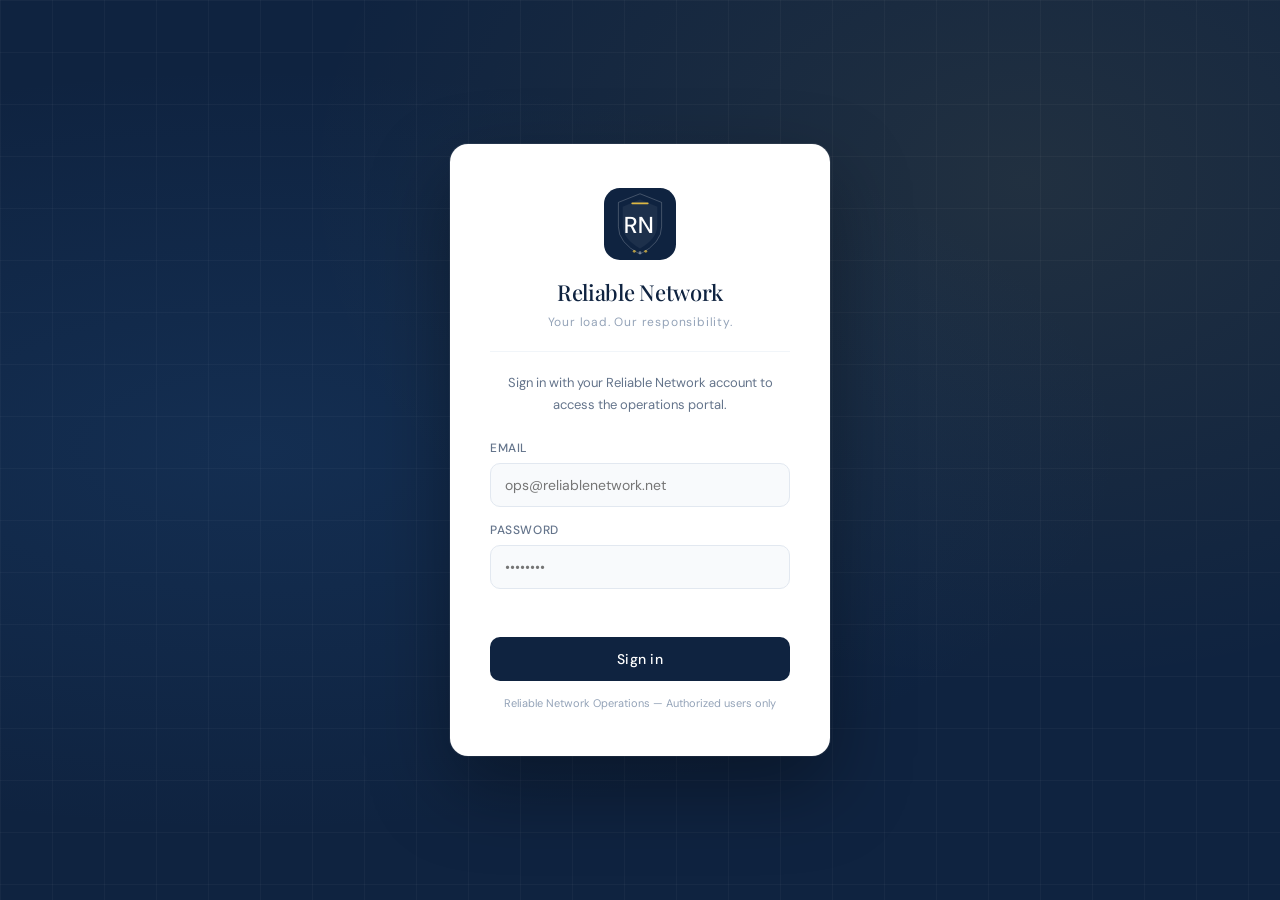
==== commit 394e4509: "Add files via upload" ====
--- a/portal.html
+++ b/portal.html
@@ -29,12 +29,30 @@
     <h1 class="login-brand">Reliable Network</h1>
     <p class="login-tag">Your load. Our responsibility.</p>
     <div class="login-rule"></div>
-    <p class="login-desc">Sign in with your Reliable Network Google Workspace account to access the operations portal.</p>
-    <button class="google-btn" onclick="handleLogin()">
-      <svg width="18" height="18" viewBox="0 0 18 18"><path fill="#4285F4" d="M17.64 9.2c0-.637-.057-1.251-.164-1.84H9v3.481h4.844c-.209 1.125-.843 2.078-1.796 2.717v2.258h2.908c1.702-1.567 2.684-3.874 2.684-6.615z"/><path fill="#34A853" d="M9 18c2.43 0 4.467-.806 5.956-2.184l-2.908-2.258c-.806.54-1.837.86-3.048.86-2.344 0-4.328-1.584-5.036-3.711H.957v2.332C2.438 15.983 5.482 18 9 18z"/><path fill="#FBBC05" d="M3.964 10.707c-.18-.54-.282-1.117-.282-1.707s.102-1.167.282-1.707V4.961H.957C.347 6.175 0 7.55 0 9s.348 2.825.957 4.039l3.007-2.332z"/><path fill="#EA4335" d="M9 3.58c1.321 0 2.508.454 3.44 1.345l2.582-2.58C13.463.891 11.426 0 9 0 5.482 0 2.438 2.017.957 4.961L3.964 7.293C4.672 5.166 6.656 3.58 9 3.58z"/></svg>
-      Sign in with Google
-    </button>
-    <p class="login-note">Restricted to @reliablenetwork.net accounts</p>
+    <p class="login-desc">Sign in with your Reliable Network account to access the operations portal.</p>
+    <form id="loginForm" style="width:100%;margin-top:8px">
+      <div style="margin-bottom:14px;text-align:left">
+        <label style="display:block;font-family:var(--font);font-size:12px;font-weight:500;color:#64748b;margin-bottom:6px;letter-spacing:0.05em;text-transform:uppercase">Email</label>
+        <input id="login-email" type="email" autocomplete="email" required
+          style="width:100%;padding:12px 14px;border:1.5px solid #e2e8f0;border-radius:10px;font-family:var(--font);font-size:14px;color:#0f2340;background:#f8fafc;box-sizing:border-box;outline:none;transition:border-color 0.2s"
+          placeholder="ops@reliablenetwork.net"
+          onfocus="this.style.borderColor='#0f2340'" onblur="this.style.borderColor='#e2e8f0'">
+      </div>
+      <div style="margin-bottom:20px;text-align:left">
+        <label style="display:block;font-family:var(--font);font-size:12px;font-weight:500;color:#64748b;margin-bottom:6px;letter-spacing:0.05em;text-transform:uppercase">Password</label>
+        <input id="login-password" type="password" autocomplete="current-password" required
+          style="width:100%;padding:12px 14px;border:1.5px solid #e2e8f0;border-radius:10px;font-family:var(--font);font-size:14px;color:#0f2340;background:#f8fafc;box-sizing:border-box;outline:none;transition:border-color 0.2s"
+          placeholder="••••••••"
+          onfocus="this.style.borderColor='#0f2340'" onblur="this.style.borderColor='#e2e8f0'">
+      </div>
+      <div id="login-error" style="color:#dc2626;font-size:13px;font-family:var(--font);margin-bottom:12px;min-height:16px;text-align:center"></div>
+      <button id="login-btn" type="submit"
+        style="width:100%;padding:13px 20px;background:#0f2340;color:white;border:none;border-radius:10px;font-family:var(--font);font-size:14px;font-weight:500;cursor:pointer;letter-spacing:0.02em;transition:background 0.2s"
+        onmouseover="this.style.background='#1a3a6c'" onmouseout="this.style.background='#0f2340'">
+        Sign in
+      </button>
+    </form>
+    <p class="login-note">Reliable Network Operations — Authorized users only</p>
   </div>
 </div>
 
@@ -75,10 +93,11 @@
 
     <div class="sb-footer">
       <div class="user-row">
-        <div class="user-av">AD</div>
+        <div class="user-av" id="user-display-initials">??</div>
         <div>
-          <div class="user-nm">Admin</div>
-          <div class="user-em">admin@reliablenetwork.net</div>
+          <div class="user-nm" id="user-display-name">—</div>
+          <div class="user-em" id="user-display-email">—</div>
+          <div id="user-display-role" style="display:none;margin-top:3px;font-size:10px;font-weight:600;letter-spacing:0.08em;text-transform:uppercase;color:var(--amber);opacity:0.85"></div>
         </div>
       </div>
       <button class="logout-btn" onclick="handleLogout()">Sign out</button>
@@ -187,9 +206,9 @@
             <div class="fg"><label class="fl">Truck</label><select class="fi" id="f-truck"><option value="">Select truck...</option></select></div>
             <div class="fg"><label class="fl">Origin city</label><input class="fi" id="f-origin" placeholder="Tampa, FL"></div>
             <div class="fg"><label class="fl">Destination city</label><input class="fi" id="f-dest" placeholder="Atlanta, GA"></div>
-            <div class="fg"><label class="fl">Broker name</label><input class="fi" id="f-broker" placeholder="e.g. Total Express"></div>
-            <div class="fg"><label class="fl">Broker load #</label><input class="fi" id="f-brokerLoad" placeholder="e.g. TE-88821"></div>
-            <div class="fg"><label class="fl">Gross rate ($)</label><input class="fi" id="f-gross" type="number" placeholder="0.00" oninput="calcLoad()"></div>
+            <div class="fg"><label class="fl">Broker name <span style="font-size:10px;color:#94a3b8;font-weight:400">(company name on top of rate con)</span></label><input class="fi" id="f-broker" placeholder="e.g. Total Express Logistics"></div>
+            
+            <div class="fg"><label class="fl">Rate ($) <span style="font-size:10px;color:#94a3b8;font-weight:400">(rate on rate confirmation)</span></label><input class="fi" id="f-gross" type="number" placeholder="0.00" oninput="calcLoad()"></div>
             <div class="fg"><label class="fl">Payment status</label><select class="fi" id="f-status"><option>Pending</option><option>Paid</option><option>In Transit</option></select></div>
           </div>
           <div class="calc-panel">
@@ -222,7 +241,7 @@
         </div>
         <div class="tbl-wrap">
           <table class="tbl">
-            <thead><tr><th>Load ID</th><th>Date</th><th>Driver</th><th>Route</th><th>Broker</th><th>Gross</th><th>12%</th><th>3%</th><th>Net 9%</th><th>Status</th></tr></thead>
+            <thead><tr><th>Load ID</th><th>Date</th><th>Driver</th><th>Route</th><th>Broker</th><th>Gross</th><th>12%</th><th>3%</th><th>Net 9%</th><th>Status</th><th>Actions</th></tr></thead>
             <tbody id="loadsBody"></tbody>
           </table>
         </div>
@@ -241,7 +260,7 @@
         <div class="card-head"><span class="card-title">Driver registry</span><button class="btn btn-primary btn-sm" onclick="showAddDriver()">+ Add driver</button></div>
         <div class="tbl-wrap">
           <table class="tbl">
-            <thead><tr><th>ID</th><th>Name</th><th>Phone</th><th>Status</th><th>CDL Expiry</th><th>Truck</th></tr></thead>
+            <thead><tr><th>ID</th><th>Name</th><th>Phone</th><th>Status</th><th>CDL Expiry</th><th>Truck</th><th>Actions</th></tr></thead>
             <tbody id="driversBody"></tbody>
           </table>
         </div>
@@ -271,7 +290,7 @@
         <div class="card-head"><span class="card-title">Truck registry</span><button class="btn btn-primary btn-sm" onclick="showAddTruck()">+ Add truck</button></div>
         <div class="tbl-wrap">
           <table class="tbl">
-            <thead><tr><th>ID</th><th>Year</th><th>Make/Model</th><th>VIN</th><th>Status</th><th>Next Inspection</th><th>Insurance Exp.</th></tr></thead>
+            <thead><tr><th>ID</th><th>Year</th><th>Make/Model</th><th>VIN</th><th>Status</th><th>Next Inspection</th><th>Insurance Exp.</th><th>Actions</th></tr></thead>
             <tbody id="trucksBody"></tbody>
           </table>
         </div>
@@ -327,10 +346,141 @@
       </div>
     </div>
 
-  </main>
+  
+    <!-- NOTIFICATIONS -->
+    <div id="page-notifications" class="page">
+
+      <!-- Load Selector -->
+      <div class="card" style="margin-bottom:16px">
+        <div class="card-head">
+          <span class="card-title">Select a load to notify</span>
+          <span class="card-badge" id="notif-load-badge">No load selected</span>
+        </div>
+        <div style="padding:16px">
+          <select class="filter-sel" id="notif-load-select" onchange="onNotifLoadSelect()" style="width:100%;padding:10px 14px;font-size:14px">
+            <option value="">— Choose a load —</option>
+          </select>
+        </div>
+        <div id="notif-load-info" style="display:none;padding:0 16px 16px">
+          <div style="background:var(--gray-50);border-radius:var(--radius);padding:14px;display:grid;grid-template-columns:repeat(4,1fr);gap:10px;font-size:13px">
+            <div><div style="color:var(--gray-400);font-size:11px;margin-bottom:3px">DRIVER</div><div id="ni-driver" style="font-weight:500;color:var(--navy)"></div></div>
+            <div><div style="color:var(--gray-400);font-size:11px;margin-bottom:3px">ROUTE</div><div id="ni-route" style="font-weight:500;color:var(--navy)"></div></div>
+            <div><div style="color:var(--gray-400);font-size:11px;margin-bottom:3px">BROKER</div><div id="ni-broker" style="font-weight:500;color:var(--navy)"></div></div>
+            <div><div style="color:var(--gray-400);font-size:11px;margin-bottom:3px">RATE</div><div id="ni-rate" style="font-weight:500;color:var(--green)"></div></div>
+          </div>
+        </div>
+      </div>
+
+      <!-- Tabs -->
+      <div class="notif-tabs">
+        <button class="notif-tab active" onclick="showNotifTab('driver',this)">
+          <svg width="14" height="14" viewBox="0 0 24 24" fill="none" stroke="currentColor" stroke-width="2"><path d="M22 16.92v3a2 2 0 0 1-2.18 2 19.79 19.79 0 0 1-8.63-3.07"/><path d="M2 2l20 20"/></svg>
+          Driver — WhatsApp & Email
+        </button>
+        <button class="notif-tab" onclick="showNotifTab('broker',this)">
+          <svg width="14" height="14" viewBox="0 0 24 24" fill="none" stroke="currentColor" stroke-width="2"><path d="M14 2H6a2 2 0 0 0-2 2v16a2 2 0 0 0 2 2h12a2 2 0 0 0 2-2V8z"/></svg>
+          Broker Updates
+        </button>
+        <button class="notif-tab" onclick="showNotifTab('reminders',this)">
+          <svg width="14" height="14" viewBox="0 0 24 24" fill="none" stroke="currentColor" stroke-width="2"><circle cx="12" cy="12" r="10"/><polyline points="12 6 12 12 16 14"/></svg>
+          Reminders
+        </button>
+      </div>
+
+      <!-- DRIVER TAB -->
+      <div class="notif-panel active" id="notif-driver">
+        <!-- WhatsApp -->
+        <div class="card" style="margin-bottom:14px">
+          <div class="card-head">
+            <div style="display:flex;align-items:center;gap:10px">
+              <div style="width:34px;height:34px;background:#dcfce7;border-radius:8px;display:flex;align-items:center;justify-content:center;font-size:18px">💬</div>
+              <div><div class="card-title">WhatsApp Message</div><div style="font-size:11px;color:var(--gray-400)">Opens WhatsApp with message pre-filled</div></div>
+            </div>
+            <div style="display:flex;gap:6px">
+              <button class="btn btn-sm" onclick="copyNotif('wa-preview')">Copy</button>
+              <button class="btn btn-primary btn-sm" onclick="sendWhatsApp()">💬 Send WhatsApp</button>
+            </div>
+          </div>
+          <div style="padding:16px">
+            <div style="margin-bottom:10px">
+              <label class="fl" style="margin-bottom:4px;display:block">Driver WhatsApp number</label>
+              <input class="fi" id="driver-wa-number" placeholder="+1 813 555 0101" style="max-width:240px">
+            </div>
+            <textarea class="fi" id="wa-preview" rows="12" style="font-family:var(--mono);font-size:12px;line-height:1.7"></textarea>
+          </div>
+        </div>
+        <!-- Email -->
+        <div class="card">
+          <div class="card-head">
+            <div style="display:flex;align-items:center;gap:10px">
+              <div style="width:34px;height:34px;background:#dbeafe;border-radius:8px;display:flex;align-items:center;justify-content:center;font-size:18px">✉️</div>
+              <div><div class="card-title">Email to Driver</div><div style="font-size:11px;color:var(--gray-400)">Full load details with pickup & delivery info</div></div>
+            </div>
+            <button class="btn btn-primary btn-sm" onclick="sendDriverEmail()">✉️ Send Email</button>
+          </div>
+          <div style="padding:16px">
+            <div style="display:grid;grid-template-columns:1fr 1fr;gap:10px;margin-bottom:12px">
+              <div><label class="fl" style="margin-bottom:4px;display:block">To</label><input class="fi" id="driver-email" placeholder="driver@email.com"></div>
+              <div><label class="fl" style="margin-bottom:4px;display:block">Subject</label><input class="fi" id="driver-email-subject" placeholder="New Load Assignment"></div>
+            </div>
+            <textarea class="fi" id="driver-email-body" rows="14" style="font-size:12px;line-height:1.7"></textarea>
+          </div>
+        </div>
+      </div>
+
+      <!-- BROKER TAB -->
+      <div class="notif-panel" id="notif-broker">
+        <div style="display:grid;grid-template-columns:repeat(3,1fr);gap:10px;margin-bottom:16px">
+          <div class="broker-tmpl active" onclick="selectBrokerTmpl(this,'en_route')"><div class="bt-name">🚗 En route to pickup</div><div class="bt-desc">Driver heading to shipper</div></div>
+          <div class="broker-tmpl" onclick="selectBrokerTmpl(this,'loaded')"><div class="bt-name">📦 Loaded & departed</div><div class="bt-desc">Freight picked up, moving</div></div>
+          <div class="broker-tmpl" onclick="selectBrokerTmpl(this,'in_transit')"><div class="bt-name">🛣️ In transit update</div><div class="bt-desc">Mid-route check-in</div></div>
+          <div class="broker-tmpl" onclick="selectBrokerTmpl(this,'delay')"><div class="bt-name">⚠️ Delay notice</div><div class="bt-desc">ETA update or issue</div></div>
+          <div class="broker-tmpl" onclick="selectBrokerTmpl(this,'delivered')"><div class="bt-name">✅ Delivered</div><div class="bt-desc">Load complete, POD ready</div></div>
+          <div class="broker-tmpl" onclick="selectBrokerTmpl(this,'pod')"><div class="bt-name">📄 POD confirmation</div><div class="bt-desc">Proof of delivery sent</div></div>
+        </div>
+        <div class="card">
+          <div class="card-head">
+            <div style="display:flex;align-items:center;gap:10px">
+              <div style="width:34px;height:34px;background:#fef3c7;border-radius:8px;display:flex;align-items:center;justify-content:center;font-size:18px">📋</div>
+              <div><div class="card-title" id="broker-tmpl-title">En route to pickup</div><div style="font-size:11px;color:var(--gray-400)" id="broker-to-label">To: broker email on file</div></div>
+            </div>
+            <div style="display:flex;gap:6px">
+              <button class="btn btn-sm" onclick="copyNotif('broker-preview')">Copy</button>
+              <button class="btn btn-primary btn-sm" onclick="sendBrokerUpdate()">✉️ Send to broker</button>
+            </div>
+          </div>
+          <div style="padding:16px">
+            <div style="margin-bottom:10px">
+              <label class="fl" style="margin-bottom:4px;display:block">Broker email</label>
+              <input class="fi" id="broker-email-to" placeholder="broker@company.com" style="max-width:280px">
+            </div>
+            <textarea class="fi" id="broker-preview" rows="12" style="font-size:12px;line-height:1.7"></textarea>
+          </div>
+        </div>
+      </div>
+
+      <!-- REMINDERS TAB -->
+      <div class="notif-panel" id="notif-reminders">
+        <div class="card">
+          <div class="card-head"><span class="card-title">Automatic reminders</span><span style="font-size:12px;color:var(--gray-400)">Sent to driver via WhatsApp</span></div>
+          <div style="padding:8px 0">
+            <div class="reminder-row"><div style="display:flex;align-items:center;gap:12px"><div class="rem-ico">⏰</div><div><div class="rem-title">Check-in reminder</div><div class="rem-sub">1 hour before pickup time</div></div></div><button class="toggle-btn on" onclick="this.classList.toggle('on')"></button></div>
+            <div class="reminder-row"><div style="display:flex;align-items:center;gap:12px"><div class="rem-ico">📍</div><div><div class="rem-title">Pickup confirmation</div><div class="rem-sub">Driver replies CONFIRM when loaded</div></div></div><button class="toggle-btn on" onclick="this.classList.toggle('on')"></button></div>
+            <div class="reminder-row"><div style="display:flex;align-items:center;gap:12px"><div class="rem-ico">🛣️</div><div><div class="rem-title">Mid-route check-in</div><div class="rem-sub">Sent at halfway point of trip</div></div></div><button class="toggle-btn on" onclick="this.classList.toggle('on')"></button></div>
+            <div class="reminder-row"><div style="display:flex;align-items:center;gap:12px"><div class="rem-ico">🏁</div><div><div class="rem-title">Pre-delivery reminder</div><div class="rem-sub">2 hours before delivery ETA</div></div></div><button class="toggle-btn on" onclick="this.classList.toggle('on')"></button></div>
+            <div class="reminder-row"><div style="display:flex;align-items:center;gap:12px"><div class="rem-ico">✅</div><div><div class="rem-title">Delivery confirmation</div><div class="rem-sub">Driver confirms when delivered + POD</div></div></div><button class="toggle-btn on" onclick="this.classList.toggle('on')"></button></div>
+            <div class="reminder-row" style="border-bottom:none"><div style="display:flex;align-items:center;gap:12px"><div class="rem-ico">📄</div><div><div class="rem-title">POD upload reminder</div><div class="rem-sub">If no POD received 1hr after delivery</div></div></div><button class="toggle-btn on" onclick="this.classList.toggle('on')"></button></div>
+          </div>
+        </div>
+        <div style="margin-top:14px;padding:14px;background:var(--gray-50);border-radius:var(--radius);font-size:12px;color:var(--gray-400);border:1px solid var(--gray-200)">
+          ℹ️ Reminders are sent via WhatsApp to the driver number on file. Times are based on pickup/delivery dates entered in the load form.
+        </div>
+      </div>
+    </div>
+
+</main>
 </div>
 
-<script src="js/data.js"></script>
-<script src="js/app.js"></script>
+<script type="module" src="js/app.js"></script>
 </body>
-</html>
+</html>
--- a/css/style.css
+++ b/css/style.css
@@ -845,3 +845,118 @@
 .dz-success-sub { font-size: 12px; color: var(--gray-400); }
 
 .fi.auto-filled { border-color: var(--green); background: #f0fdf4; }
+
+/* ── CRUD Action Buttons ── */
+.crud-actions { display: flex; gap: 6px; align-items: center; }
+.crud-btn { width: 30px; height: 30px; border-radius: 7px; border: 1px solid var(--gray-200); background: var(--white); cursor: pointer; font-size: 13px; display: flex; align-items: center; justify-content: center; transition: all 0.15s; }
+.crud-btn:hover { transform: scale(1.1); }
+.crud-btn.edit:hover { background: var(--blue-light); border-color: #bfdbfe; }
+.crud-btn.delete:hover { background: var(--red-light); border-color: #fecaca; }
+
+/* ── Modal ── */
+.modal-overlay { position: fixed; inset: 0; background: rgba(15,35,64,0.55); backdrop-filter: blur(4px); z-index: 2000; display: flex; align-items: center; justify-content: center; padding: 24px; opacity: 0; pointer-events: none; transition: opacity 0.2s; }
+.modal-overlay.modal-open { opacity: 1; pointer-events: all; }
+.modal-box { background: var(--white); border-radius: var(--radius-xl); width: 100%; max-width: 560px; max-height: 90vh; overflow-y: auto; box-shadow: 0 24px 64px rgba(0,0,0,0.2); transform: translateY(16px); transition: transform 0.2s; }
+.modal-overlay.modal-open .modal-box { transform: translateY(0); }
+.modal-head { display: flex; align-items: center; justify-content: space-between; padding: 20px 24px; border-bottom: 1px solid var(--gray-100); }
+.modal-title { font-size: 15px; font-weight: 600; color: var(--navy); }
+.modal-close { width: 30px; height: 30px; border-radius: 7px; border: 1px solid var(--gray-200); background: var(--white); cursor: pointer; font-size: 14px; display: flex; align-items: center; justify-content: center; color: var(--gray-500); transition: all 0.15s; }
+.modal-close:hover { background: var(--red-light); color: var(--red); border-color: #fecaca; }
+.modal-body { padding: 24px; }
+.modal-grid { display: grid; grid-template-columns: 1fr 1fr; gap: 14px; }
+.modal-foot { padding: 16px 24px; border-top: 1px solid var(--gray-100); display: flex; justify-content: flex-end; gap: 10px; }
+.modal-calc { background: var(--gray-50); border: 1px solid var(--gray-200); border-radius: var(--radius); padding: 14px; margin-top: 16px; }
+.modal-calc-row { display: flex; justify-content: space-between; font-size: 13px; padding: 4px 0; color: var(--gray-600); }
+.modal-calc-row.total { font-weight: 600; color: var(--navy); border-top: 1px solid var(--gray-200); margin-top: 6px; padding-top: 8px; }
+
+/* ── Toast ── */
+.app-toast { position: fixed; bottom: 24px; right: 24px; background: var(--navy); color: var(--white); padding: 12px 20px; border-radius: var(--radius); font-size: 13px; font-weight: 500; box-shadow: 0 8px 24px rgba(0,0,0,0.2); transform: translateY(80px); opacity: 0; transition: all 0.3s; z-index: 3000; }
+.app-toast.toast-show { transform: translateY(0); opacity: 1; }
+
+/* ── Notifications Module ── */
+.notif-tabs {
+  display: flex;
+  gap: 0;
+  border-bottom: 1px solid var(--gray-200);
+  margin-bottom: 16px;
+  background: var(--white);
+  border-radius: var(--radius-lg) var(--radius-lg) 0 0;
+  overflow: hidden;
+  border: 1px solid var(--gray-200);
+}
+
+.notif-tab {
+  display: flex;
+  align-items: center;
+  gap: 7px;
+  padding: 12px 20px;
+  font-size: 13px;
+  font-weight: 500;
+  color: var(--gray-500);
+  cursor: pointer;
+  border: none;
+  background: none;
+  font-family: var(--font);
+  border-bottom: 2px solid transparent;
+  transition: all 0.15s;
+}
+.notif-tab:hover { color: var(--navy); background: var(--gray-50); }
+.notif-tab.active { color: var(--navy); border-bottom-color: var(--navy); background: var(--white); }
+
+.notif-panel { display: none; }
+.notif-panel.active { display: block; }
+
+.broker-tmpl {
+  background: var(--white);
+  border: 1px solid var(--gray-200);
+  border-radius: var(--radius);
+  padding: 14px;
+  cursor: pointer;
+  transition: all 0.15s;
+}
+.broker-tmpl:hover { border-color: var(--navy); background: var(--gray-50); }
+.broker-tmpl.active { border-color: var(--navy); border-width: 1.5px; background: #f0f4f8; }
+.bt-name { font-size: 13px; font-weight: 500; color: var(--navy); margin-bottom: 3px; }
+.bt-desc { font-size: 11px; color: var(--gray-400); }
+
+.reminder-row {
+  display: flex;
+  align-items: center;
+  justify-content: space-between;
+  padding: 14px 20px;
+  border-bottom: 1px solid var(--gray-100);
+}
+.rem-ico { width: 32px; height: 32px; border-radius: 8px; background: var(--gray-100); display: flex; align-items: center; justify-content: center; font-size: 15px; flex-shrink: 0; }
+.rem-title { font-size: 13px; font-weight: 500; color: var(--gray-800); }
+.rem-sub { font-size: 11px; color: var(--gray-400); margin-top: 2px; }
+
+.toggle-btn {
+  width: 40px; height: 22px;
+  border-radius: 11px;
+  background: var(--green);
+  border: none;
+  cursor: pointer;
+  position: relative;
+  transition: background 0.2s;
+  flex-shrink: 0;
+}
+.toggle-btn::after {
+  content: '';
+  position: absolute;
+  width: 18px; height: 18px;
+  border-radius: 50%;
+  background: white;
+  top: 2px; right: 2px;
+  transition: right 0.2s;
+}
+.toggle-btn:not(.on) { background: var(--gray-300); }
+.toggle-btn:not(.on)::after { right: auto; left: 2px; }
+
+.card-badge {
+  font-size: 11px;
+  font-weight: 500;
+  padding: 3px 10px;
+  border-radius: 20px;
+  background: var(--blue-light);
+  color: var(--blue);
+}
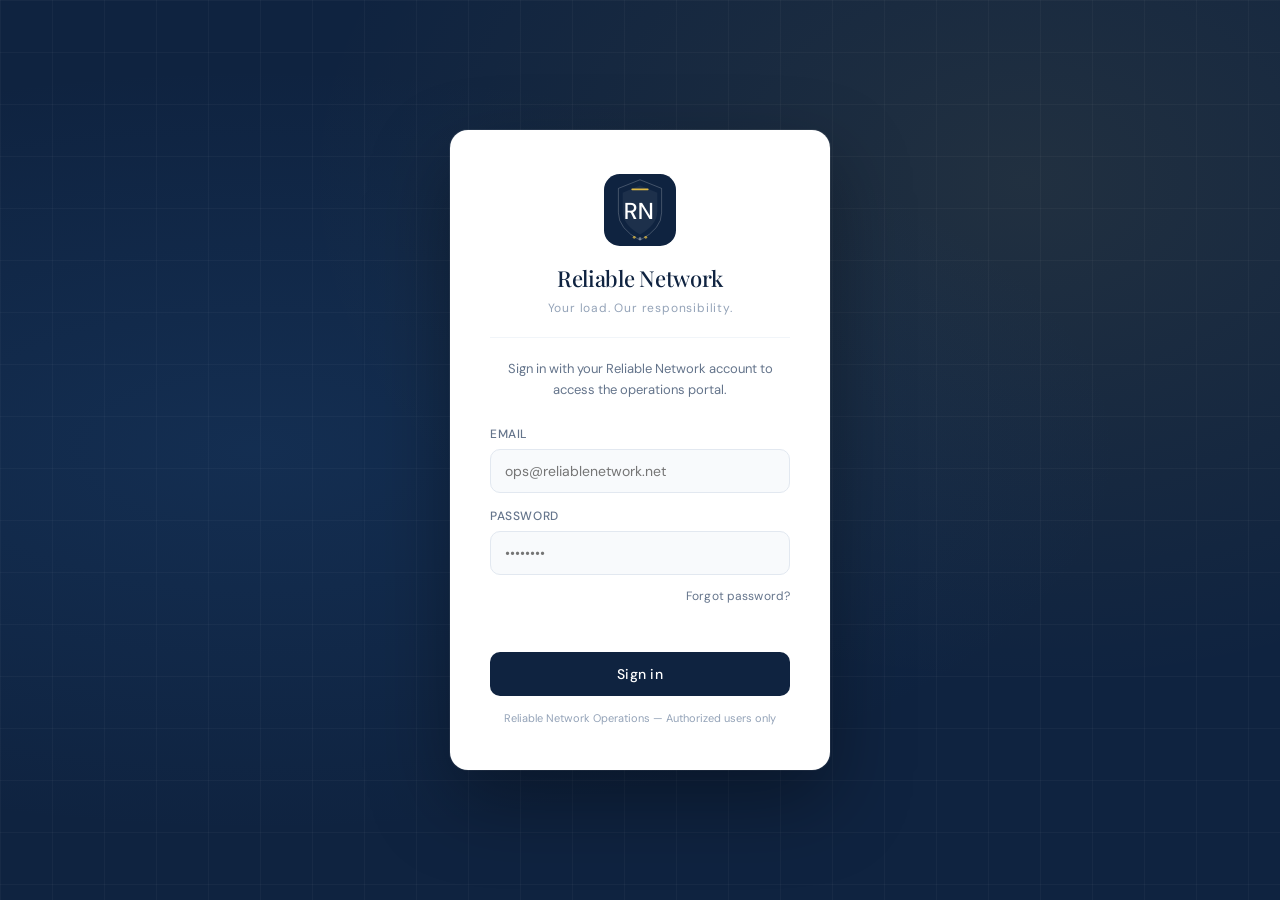
==== commit 3beda8b6: "Add files via upload" ====
--- a/portal.html
+++ b/portal.html
@@ -44,6 +44,13 @@
           style="width:100%;padding:12px 14px;border:1.5px solid #e2e8f0;border-radius:10px;font-family:var(--font);font-size:14px;color:#0f2340;background:#f8fafc;box-sizing:border-box;outline:none;transition:border-color 0.2s"
           placeholder="••••••••"
           onfocus="this.style.borderColor='#0f2340'" onblur="this.style.borderColor='#e2e8f0'">
+      </div>
+      <div style="text-align:right;margin-top:-10px;margin-bottom:18px">
+        <a id="forgot-password-link" href="#" onclick="handleForgotPassword();return false;"
+          style="font-family:var(--font);font-size:12px;color:#64748b;text-decoration:none;letter-spacing:0.01em"
+          onmouseover="this.style.color='#0f2340'" onmouseout="this.style.color='#64748b'">
+          Forgot password?
+        </a>
       </div>
       <div id="login-error" style="color:#dc2626;font-size:13px;font-family:var(--font);margin-bottom:12px;min-height:16px;text-align:center"></div>
       <button id="login-btn" type="submit"
